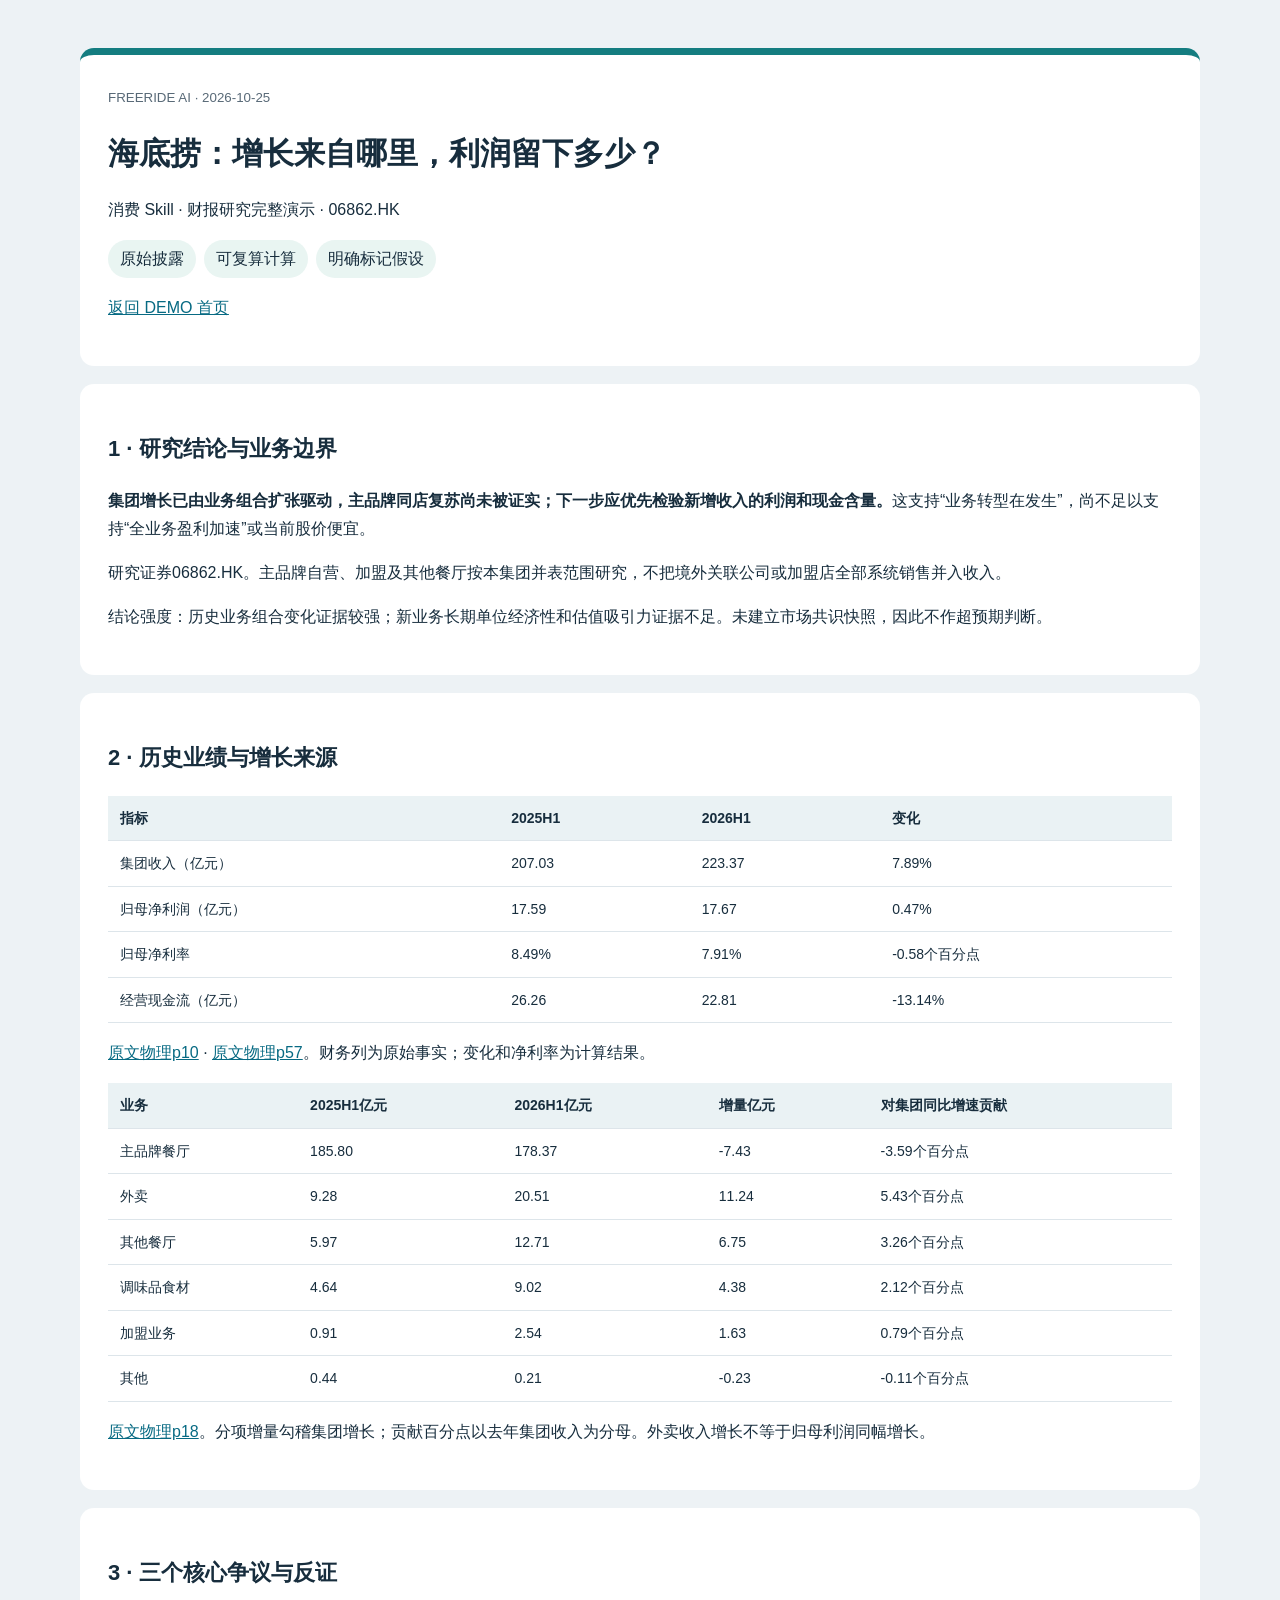
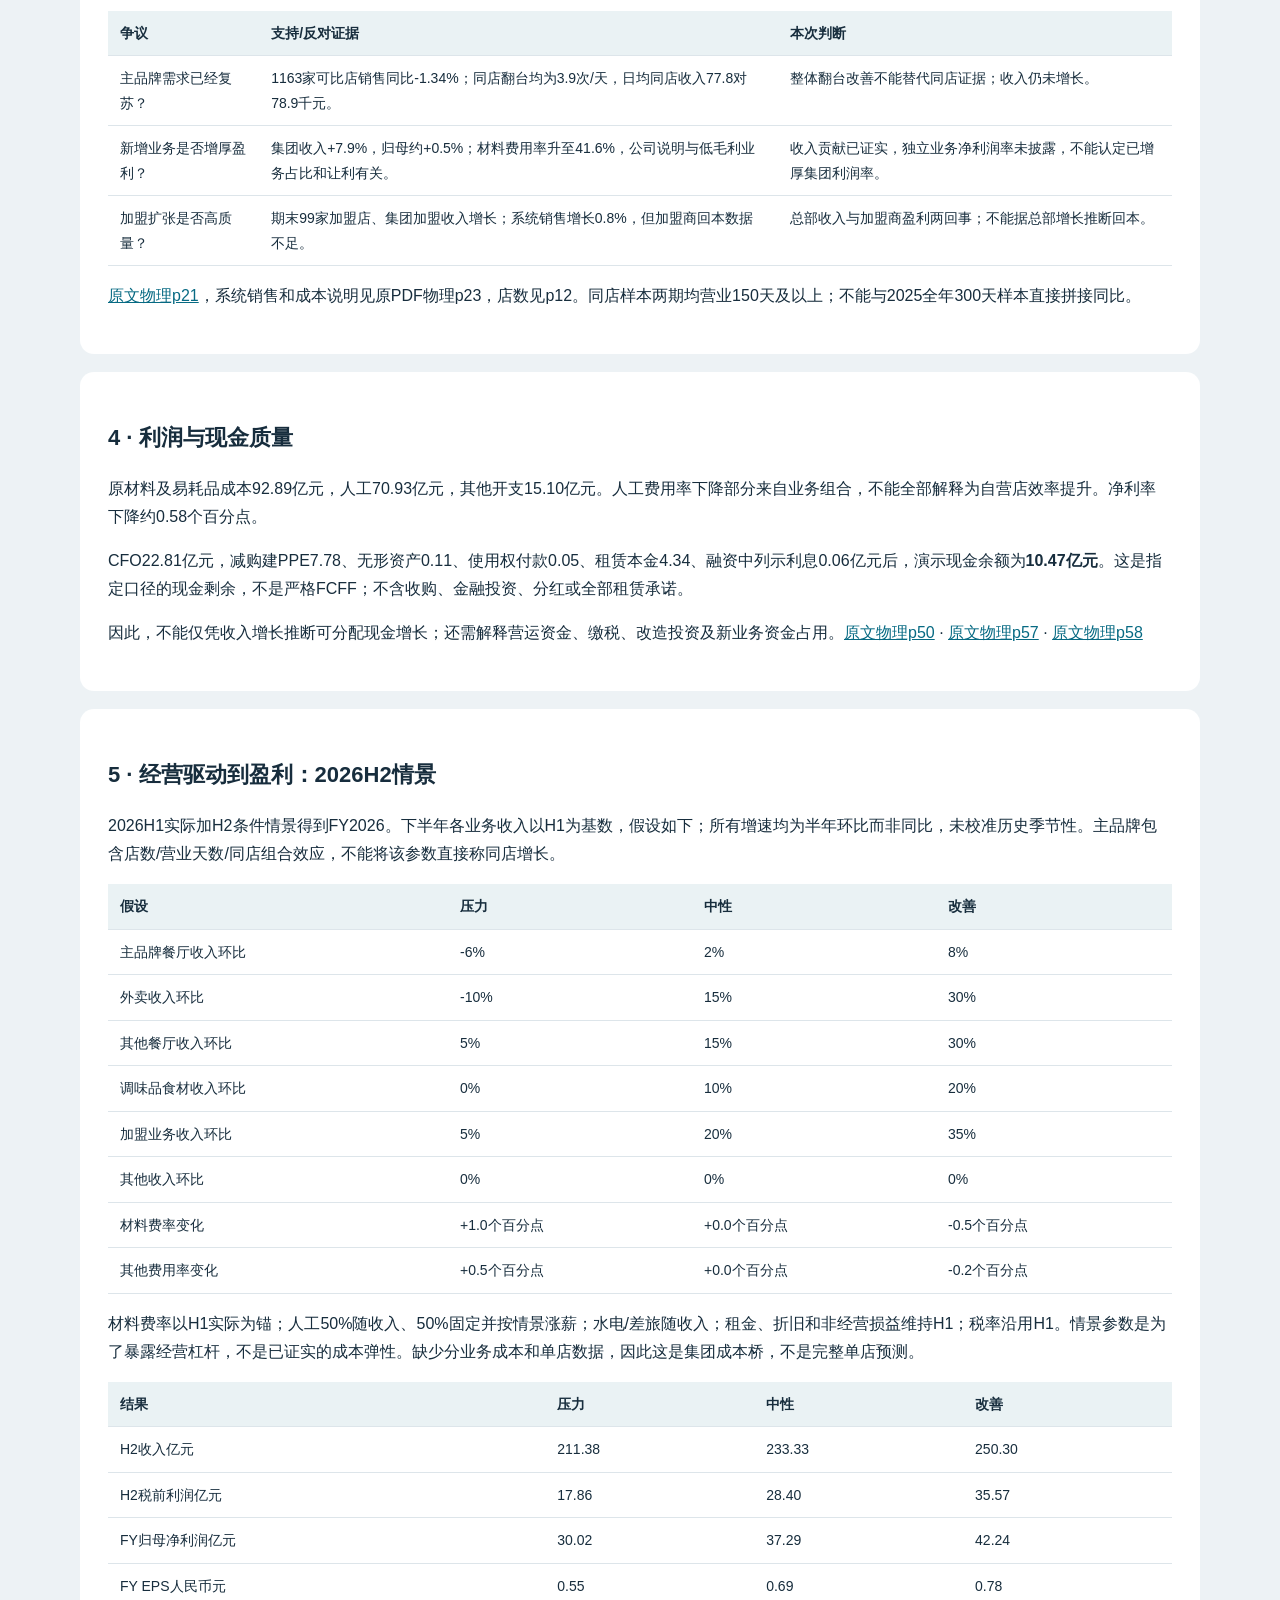
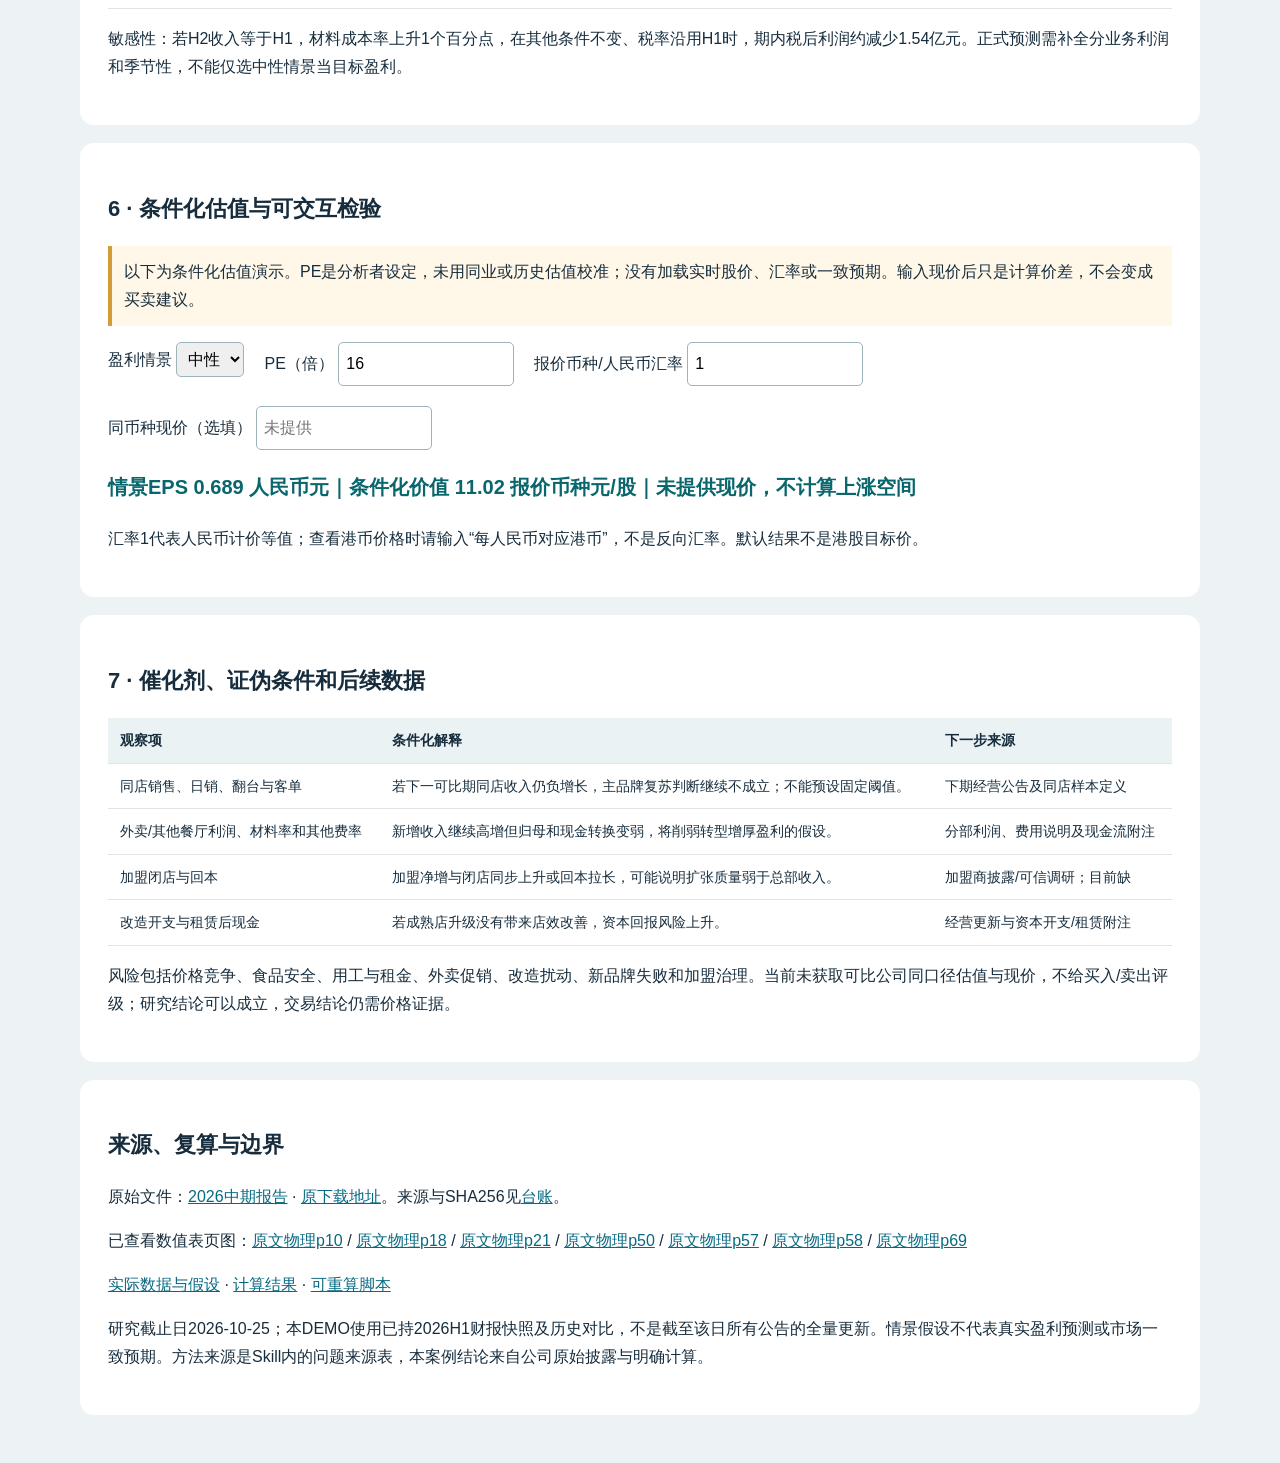
==== consumer.html @ 467af82f "Publish consumer and nonferrous research demos" ====
<!doctype html><html lang="zh-CN"><head><meta charset="utf-8"><meta name="viewport" content="width=device-width,initial-scale=1"><title>海底捞：增长来自哪里，利润留下多少？</title><style>body{margin:0;background:#edf2f5;color:#172d3d;font:16px/1.75 "Microsoft YaHei",sans-serif}main{max-width:1120px;margin:auto;padding:30px 22px}header,section{background:#fff;padding:28px;margin:18px 0;border-radius:14px}header{border-top:7px solid #147d80}h1{font-size:31px;line-height:1.4}h2{font-size:22px}h3{font-size:18px}small,.muted{color:#586977}.tag{background:#e9f5f2;padding:5px 12px;border-radius:20px;display:inline-block;margin-right:8px}.warning{border-left:4px solid #d49c38;padding:12px;background:#fff7e8}a{color:#076a83}table{width:100%;border-collapse:collapse;font-size:14px}td,th{padding:10px 12px;border-bottom:1px solid #dde5ea;text-align:left}th{background:#eaf2f4}td{vertical-align:top}.scroll{overflow:auto}.controls{display:flex;flex-wrap:wrap;gap:20px}input,select{font:inherit;padding:7px;border:1px solid #9eb4bd;border-radius:5px;max-width:160px}#valuation{font-size:20px;font-weight:bold;color:#08666c}.cards{display:flex;gap:15px;flex-wrap:wrap}.card{flex:1;background:#edf6f6;padding:15px;min-width:180px}@media print{body{background:white}section{break-inside:avoid}a{color:black}}</style></head><body><main><header><small>FREERIDE AI · 2026-10-25</small><h1>海底捞：增长来自哪里，利润留下多少？</h1><p>消费 Skill · 财报研究完整演示 · 06862.HK</p><span class="tag">原始披露</span><span class="tag">可复算计算</span><span class="tag">明确标记假设</span><p><a href="index.html">返回 DEMO 首页</a></p></header><section><h2>1 · 研究结论与业务边界</h2><p><b>集团增长已由业务组合扩张驱动，主品牌同店复苏尚未被证实；下一步应优先检验新增收入的利润和现金含量。</b>这支持“业务转型在发生”，尚不足以支持“全业务盈利加速”或当前股价便宜。</p><p>研究证券06862.HK。主品牌自营、加盟及其他餐厅按本集团并表范围研究，不把境外关联公司或加盟店全部系统销售并入收入。</p><p>结论强度：历史业务组合变化证据较强；新业务长期单位经济性和估值吸引力证据不足。未建立市场共识快照，因此不作超预期判断。</p></section><section><h2>2 · 历史业绩与增长来源</h2><div class="scroll"><table><thead><tr><th>指标</th><th>2025H1</th><th>2026H1</th><th>变化</th></tr></thead><tbody><tr><td>集团收入（亿元）</td><td>207.03</td><td>223.37</td><td>7.89%</td></tr><tr><td>归母净利润（亿元）</td><td>17.59</td><td>17.67</td><td>0.47%</td></tr><tr><td>归母净利率</td><td>8.49%</td><td>7.91%</td><td>-0.58个百分点</td></tr><tr><td>经营现金流（亿元）</td><td>26.26</td><td>22.81</td><td>-13.14%</td></tr></tbody></table></div><p><a href="evidence/HK06862_1225576398_p10.png" target="_blank">原文物理p10</a> · <a href="evidence/HK06862_1225576398_p57.png" target="_blank">原文物理p57</a>。财务列为原始事实；变化和净利率为计算结果。</p><div class="scroll"><table><thead><tr><th>业务</th><th>2025H1亿元</th><th>2026H1亿元</th><th>增量亿元</th><th>对集团同比增速贡献</th></tr></thead><tbody><tr><td>主品牌餐厅</td><td>185.80</td><td>178.37</td><td>-7.43</td><td>-3.59个百分点</td></tr><tr><td>外卖</td><td>9.28</td><td>20.51</td><td>11.24</td><td>5.43个百分点</td></tr><tr><td>其他餐厅</td><td>5.97</td><td>12.71</td><td>6.75</td><td>3.26个百分点</td></tr><tr><td>调味品食材</td><td>4.64</td><td>9.02</td><td>4.38</td><td>2.12个百分点</td></tr><tr><td>加盟业务</td><td>0.91</td><td>2.54</td><td>1.63</td><td>0.79个百分点</td></tr><tr><td>其他</td><td>0.44</td><td>0.21</td><td>-0.23</td><td>-0.11个百分点</td></tr></tbody></table></div><p><a href="evidence/HK06862_1225576398_p18.png" target="_blank">原文物理p18</a>。分项增量勾稽集团增长；贡献百分点以去年集团收入为分母。外卖收入增长不等于归母利润同幅增长。</p></section><section><h2>3 · 三个核心争议与反证</h2><div class="scroll"><table><thead><tr><th>争议</th><th>支持/反对证据</th><th>本次判断</th></tr></thead><tbody><tr><td>主品牌需求已经复苏？</td><td>1163家可比店销售同比-1.34%；同店翻台均为3.9次/天，日均同店收入77.8对78.9千元。</td><td>整体翻台改善不能替代同店证据；收入仍未增长。</td></tr><tr><td>新增业务是否增厚盈利？</td><td>集团收入+7.9%，归母约+0.5%；材料费用率升至41.6%，公司说明与低毛利业务占比和让利有关。</td><td>收入贡献已证实，独立业务净利润率未披露，不能认定已增厚集团利润率。</td></tr><tr><td>加盟扩张是否高质量？</td><td>期末99家加盟店、集团加盟收入增长；系统销售增长0.8%，但加盟商回本数据不足。</td><td>总部收入与加盟商盈利两回事；不能据总部增长推断回本。</td></tr></tbody></table></div><p><a href="evidence/HK06862_1225576398_p21.png" target="_blank">原文物理p21</a>，系统销售和成本说明见原PDF物理p23，店数见p12。同店样本两期均营业150天及以上；不能与2025全年300天样本直接拼接同比。</p></section><section><h2>4 · 利润与现金质量</h2><p>原材料及易耗品成本92.89亿元，人工70.93亿元，其他开支15.10亿元。人工费用率下降部分来自业务组合，不能全部解释为自营店效率提升。净利率下降约0.58个百分点。</p><p>CFO22.81亿元，减购建PPE7.78、无形资产0.11、使用权付款0.05、租赁本金4.34、融资中列示利息0.06亿元后，演示现金余额为<b>10.47亿元</b>。这是指定口径的现金剩余，不是严格FCFF；不含收购、金融投资、分红或全部租赁承诺。</p><p>因此，不能仅凭收入增长推断可分配现金增长；还需解释营运资金、缴税、改造投资及新业务资金占用。<a href="evidence/HK06862_1225576398_p50.png" target="_blank">原文物理p50</a> · <a href="evidence/HK06862_1225576398_p57.png" target="_blank">原文物理p57</a> · <a href="evidence/HK06862_1225576398_p58.png" target="_blank">原文物理p58</a></p></section><section><h2>5 · 经营驱动到盈利：2026H2情景</h2><p>2026H1实际加H2条件情景得到FY2026。下半年各业务收入以H1为基数，假设如下；所有增速均为半年环比而非同比，未校准历史季节性。主品牌包含店数/营业天数/同店组合效应，不能将该参数直接称同店增长。</p><div class="scroll"><table><thead><tr><th>假设</th><th>压力</th><th>中性</th><th>改善</th></tr></thead><tbody><tr><td>主品牌餐厅收入环比</td><td>-6%</td><td>2%</td><td>8%</td></tr><tr><td>外卖收入环比</td><td>-10%</td><td>15%</td><td>30%</td></tr><tr><td>其他餐厅收入环比</td><td>5%</td><td>15%</td><td>30%</td></tr><tr><td>调味品食材收入环比</td><td>0%</td><td>10%</td><td>20%</td></tr><tr><td>加盟业务收入环比</td><td>5%</td><td>20%</td><td>35%</td></tr><tr><td>其他收入环比</td><td>0%</td><td>0%</td><td>0%</td></tr><tr><td>材料费率变化</td><td>+1.0个百分点</td><td>+0.0个百分点</td><td>-0.5个百分点</td></tr><tr><td>其他费用率变化</td><td>+0.5个百分点</td><td>+0.0个百分点</td><td>-0.2个百分点</td></tr></tbody></table></div><p>材料费率以H1实际为锚；人工50%随收入、50%固定并按情景涨薪；水电/差旅随收入；租金、折旧和非经营损益维持H1；税率沿用H1。情景参数是为了暴露经营杠杆，不是已证实的成本弹性。缺少分业务成本和单店数据，因此这是集团成本桥，不是完整单店预测。</p><div class="scroll"><table><thead><tr><th>结果</th><th>压力</th><th>中性</th><th>改善</th></tr></thead><tbody><tr><td>H2收入亿元</td><td>211.38</td><td>233.33</td><td>250.30</td></tr><tr><td>H2税前利润亿元</td><td>17.86</td><td>28.40</td><td>35.57</td></tr><tr><td>FY归母净利润亿元</td><td>30.02</td><td>37.29</td><td>42.24</td></tr><tr><td>FY EPS人民币元</td><td>0.55</td><td>0.69</td><td>0.78</td></tr></tbody></table></div><p>敏感性：若H2收入等于H1，材料成本率上升1个百分点，在其他条件不变、税率沿用H1时，期内税后利润约减少1.54亿元。正式预测需补全分业务利润和季节性，不能仅选中性情景当目标盈利。</p></section><section><h2>6 · 条件化估值与可交互检验</h2><p class="warning">以下为条件化估值演示。PE是分析者设定，未用同业或历史估值校准；没有加载实时股价、汇率或一致预期。输入现价后只是计算价差，不会变成买卖建议。</p><div class="controls"><label>盈利情景 <select id="case"><option value="0">压力</option><option value="1" selected>中性</option><option value="2">改善</option></select></label><label>PE（倍） <input id="pe" type="number" value="16" min="0.1" step="1"></label><label>报价币种/人民币汇率 <input id="fx" type="number" value="1" min="0.001" step="0.01"></label><label>同币种现价（选填） <input id="market" type="number" min="0.001" placeholder="未提供"></label></div><p id="valuation"></p><p>汇率1代表人民币计价等值；查看港币价格时请输入“每人民币对应港币”，不是反向汇率。默认结果不是港股目标价。</p><script>const cases=[{"name": "\u538b\u529b", "eps": 0.5543040493715196, "pe": 12}, {"name": "\u4e2d\u6027", "eps": 0.688551621918135, "pe": 16}, {"name": "\u6539\u5584", "eps": 0.7799317937490411, "pe": 20}];function calc(){const c=cases[Number(document.getElementById('case').value)],pe=Number(document.getElementById('pe').value),fx=Number(document.getElementById('fx').value),raw=document.getElementById('market').value,m=Number(raw);const out=document.getElementById('valuation');if(!(pe>0&&fx>0)||!Number.isFinite(pe*fx)|| (raw!==''&&!(m>0))){out.textContent='请输入有效的正数PE、汇率及现价。';return}const v=c.eps*pe*fx;out.textContent='情景EPS '+c.eps.toFixed(3)+' 人民币元｜条件化价值 '+v.toFixed(2)+' 报价币种元/股'+(raw!==''?'｜相对输入现价 '+((v/m-1)*100).toFixed(1)+'%':'｜未提供现价，不计算上涨空间');}document.getElementById('case').addEventListener('change',()=>{document.getElementById('pe').value=cases[Number(document.getElementById('case').value)].pe;calc()});for(const id of ['pe','fx','market'])document.getElementById(id).addEventListener('input',calc);calc();</script></section><section><h2>7 · 催化剂、证伪条件和后续数据</h2><div class="scroll"><table><thead><tr><th>观察项</th><th>条件化解释</th><th>下一步来源</th></tr></thead><tbody><tr><td>同店销售、日销、翻台与客单</td><td>若下一可比期同店收入仍负增长，主品牌复苏判断继续不成立；不能预设固定阈值。</td><td>下期经营公告及同店样本定义</td></tr><tr><td>外卖/其他餐厅利润、材料率和其他费率</td><td>新增收入继续高增但归母和现金转换变弱，将削弱转型增厚盈利的假设。</td><td>分部利润、费用说明及现金流附注</td></tr><tr><td>加盟闭店与回本</td><td>加盟净增与闭店同步上升或回本拉长，可能说明扩张质量弱于总部收入。</td><td>加盟商披露/可信调研；目前缺</td></tr><tr><td>改造开支与租赁后现金</td><td>若成熟店升级没有带来店效改善，资本回报风险上升。</td><td>经营更新与资本开支/租赁附注</td></tr></tbody></table></div><p>风险包括价格竞争、食品安全、用工与租金、外卖促销、改造扰动、新品牌失败和加盟治理。当前未获取可比公司同口径估值与现价，不给买入/卖出评级；研究结论可以成立，交易结论仍需价格证据。</p></section><section><h2>来源、复算与边界</h2><p>原始文件：<a href="sources/HK06862_1225576398.pdf">2026中期报告</a> · <a href="https://static.cninfo.com.cn/finalpage/2026-09-22/1225576398.PDF">原下载地址</a>。来源与SHA256见<a href="sources/source_manifest.json">台账</a>。</p><p>已查看数值表页图：<a href="evidence/HK06862_1225576398_p10.png" target="_blank">原文物理p10</a> / <a href="evidence/HK06862_1225576398_p18.png" target="_blank">原文物理p18</a> / <a href="evidence/HK06862_1225576398_p21.png" target="_blank">原文物理p21</a> / <a href="evidence/HK06862_1225576398_p50.png" target="_blank">原文物理p50</a> / <a href="evidence/HK06862_1225576398_p57.png" target="_blank">原文物理p57</a> / <a href="evidence/HK06862_1225576398_p58.png" target="_blank">原文物理p58</a> / <a href="evidence/HK06862_1225576398_p69.png" target="_blank">原文物理p69</a></p><p><a href="consumer_inputs.json">实际数据与假设</a> · <a href="consumer_results.json">计算结果</a> · <a href="run_demo.py">可重算脚本</a></p><p>研究截止日2026-10-25；本DEMO使用已持2026H1财报快照及历史对比，不是截至该日所有公告的全量更新。情景假设不代表真实盈利预测或市场一致预期。方法来源是Skill内的问题来源表，本案例结论来自公司原始披露与明确计算。</p></section></main></body></html>
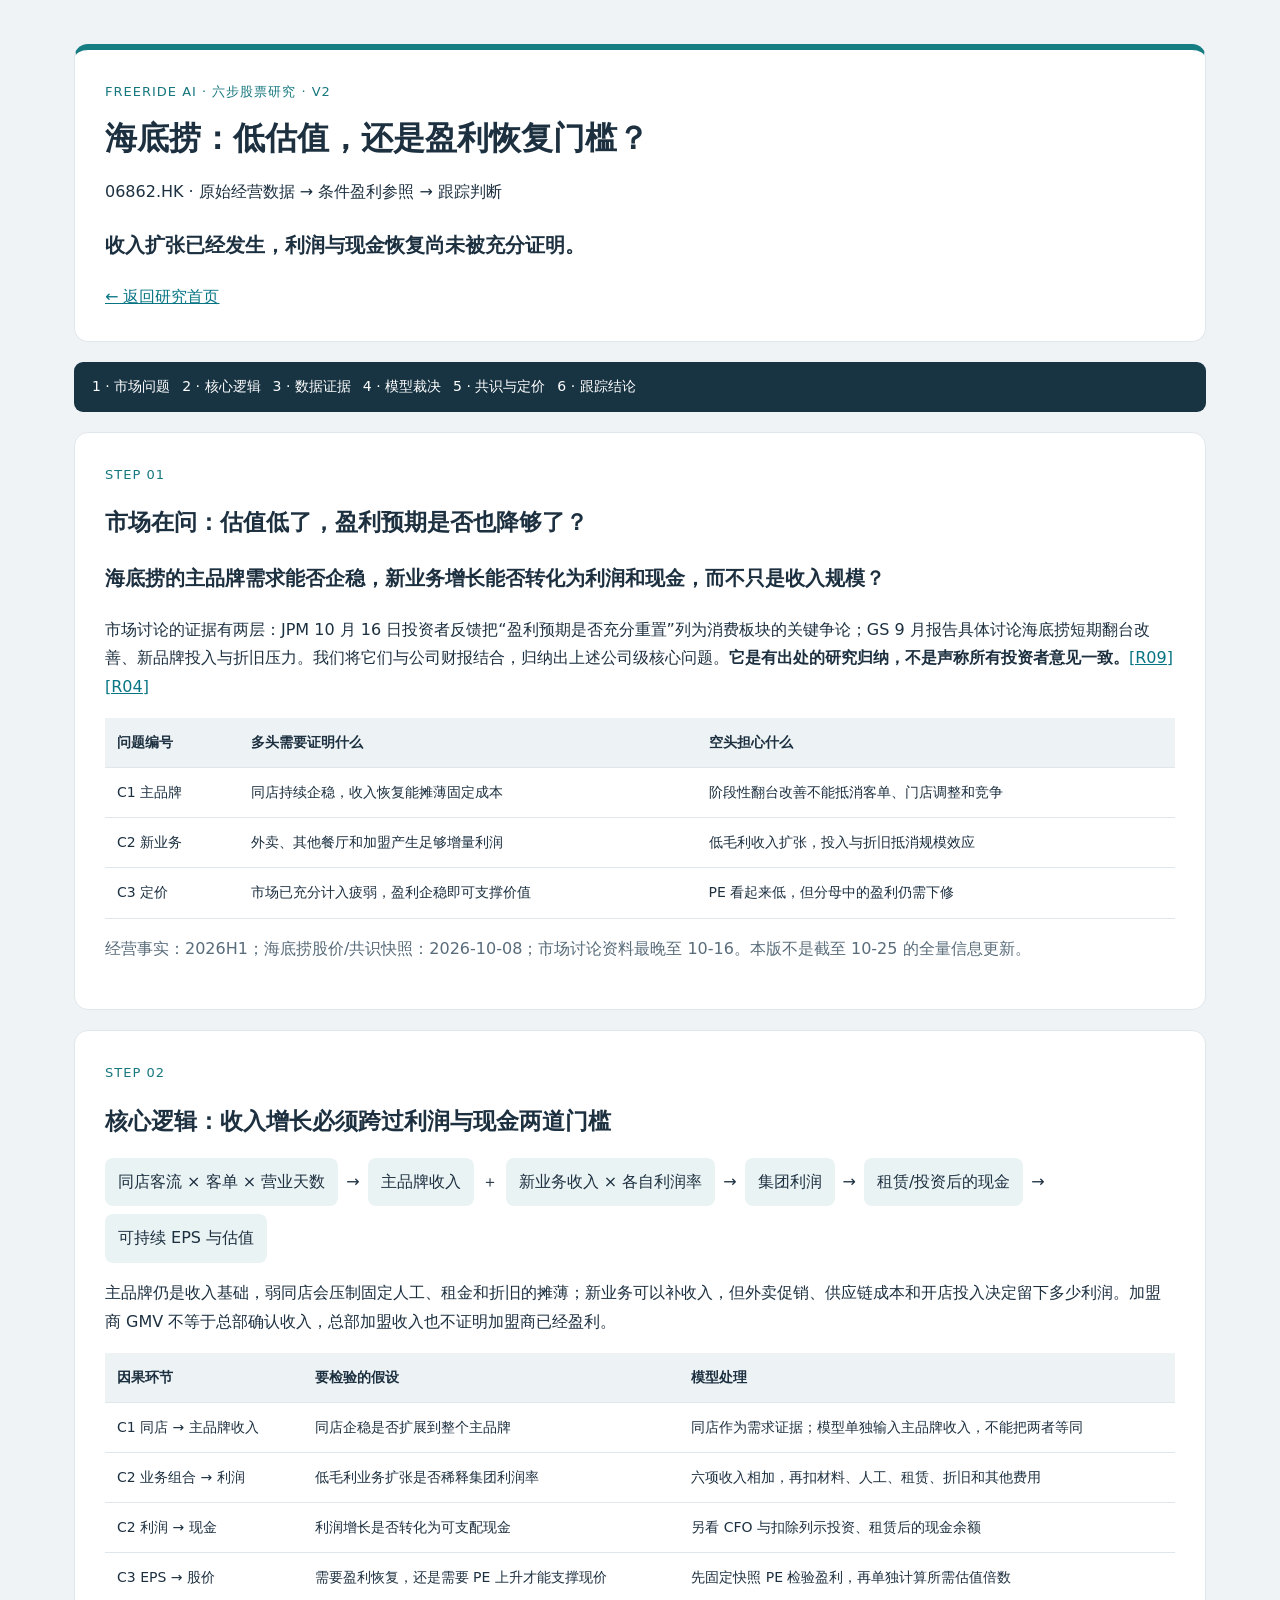
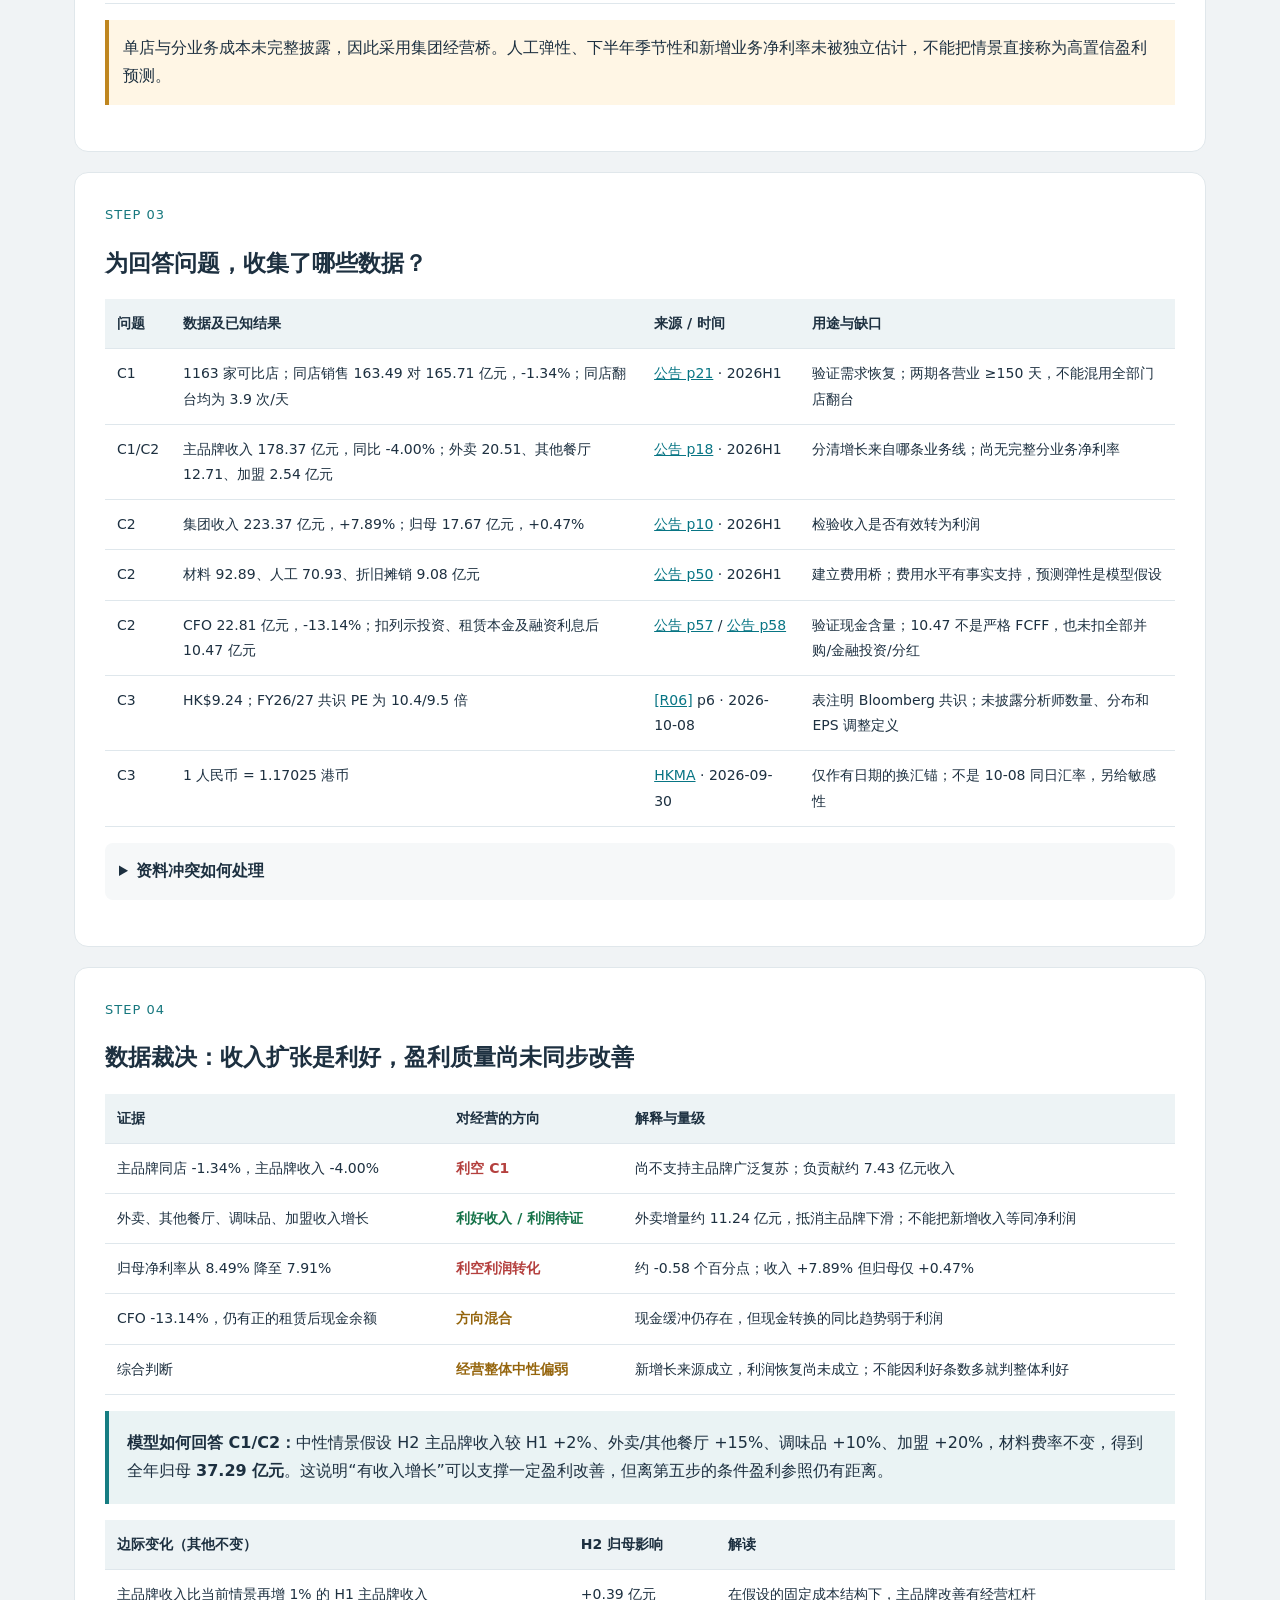
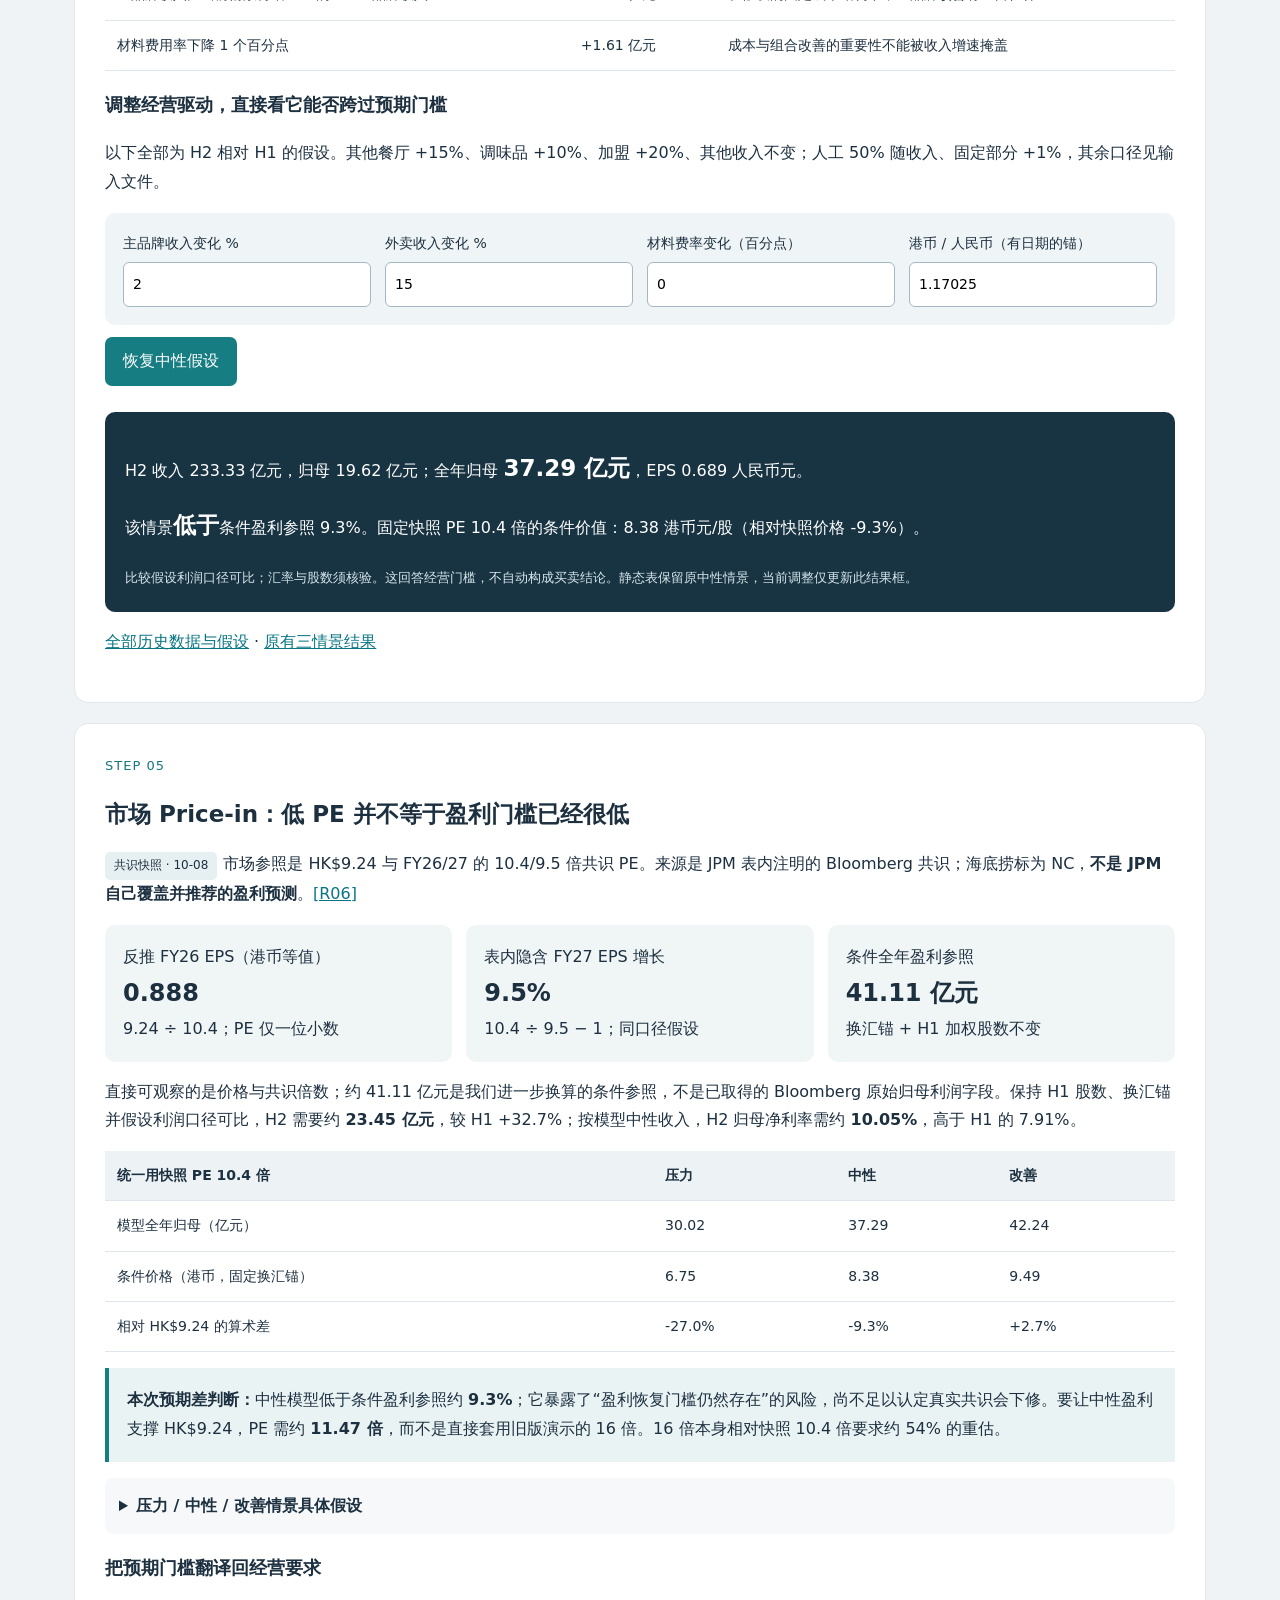
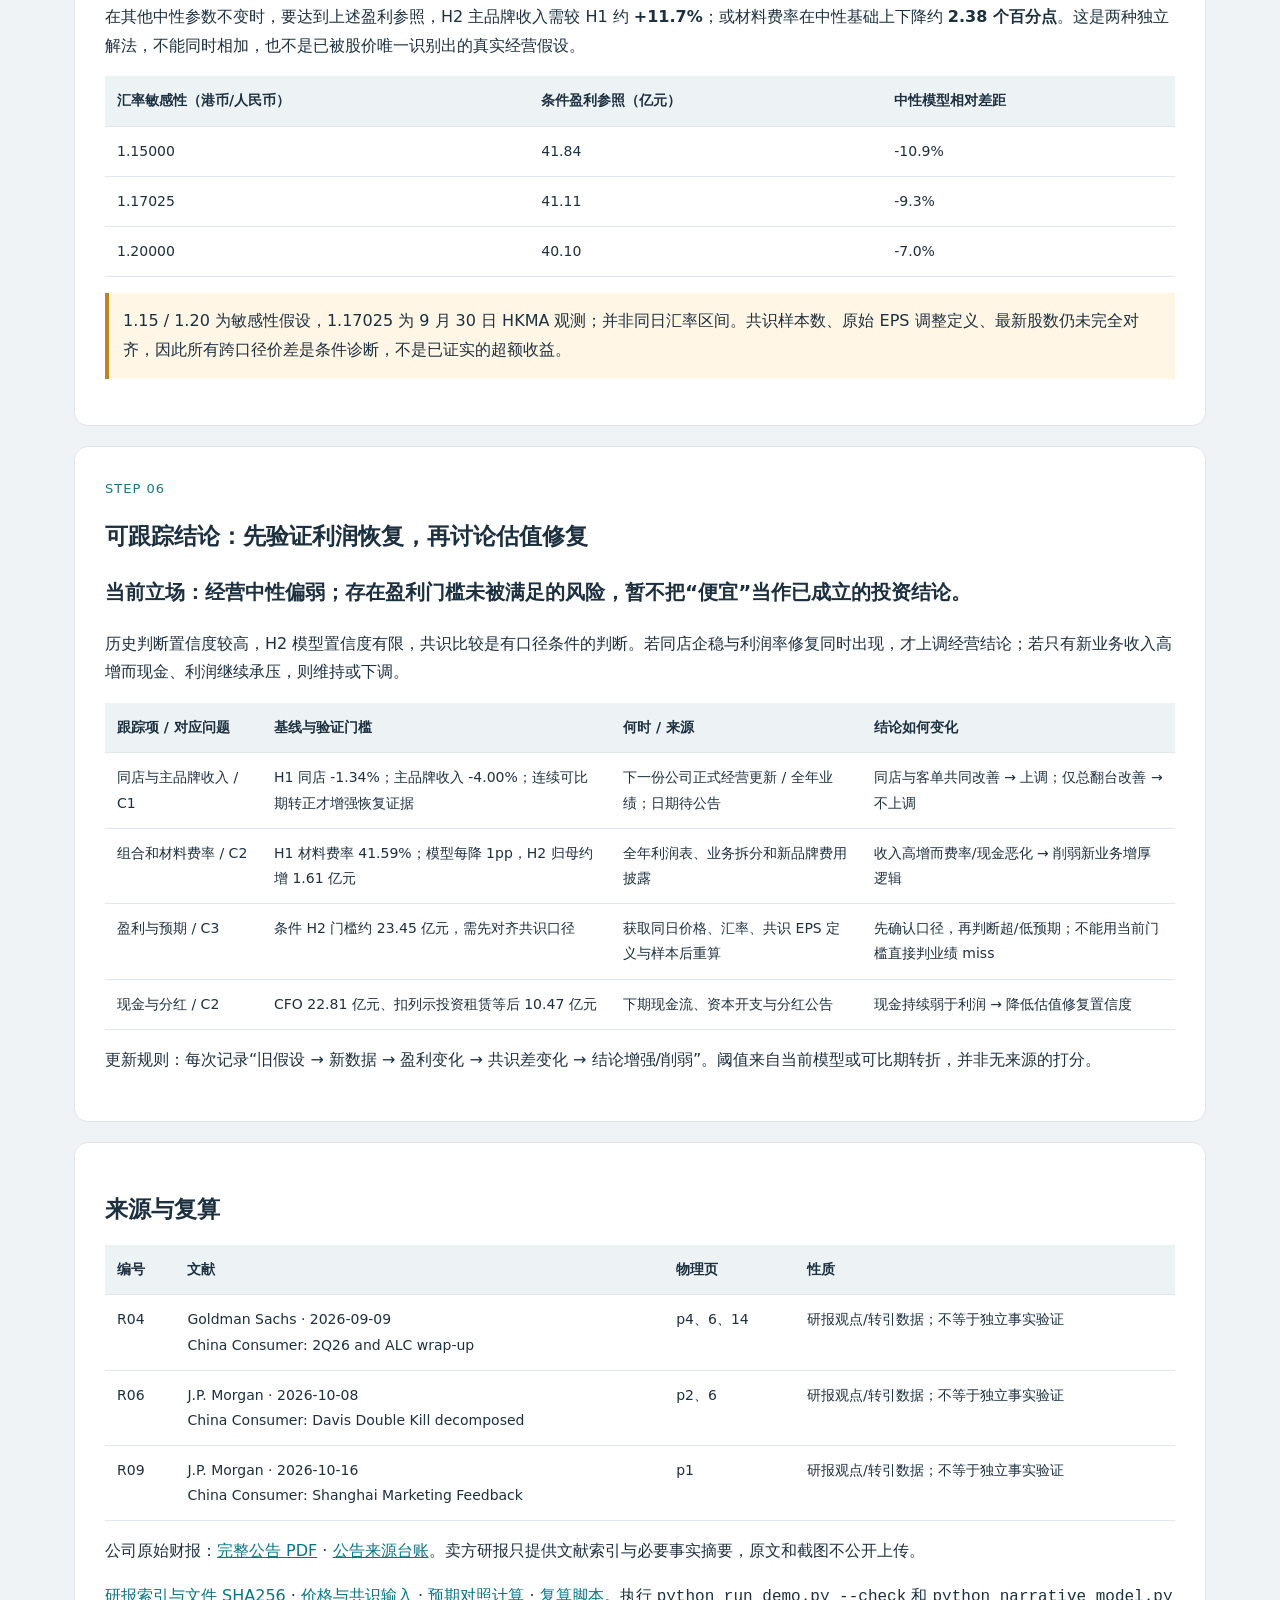
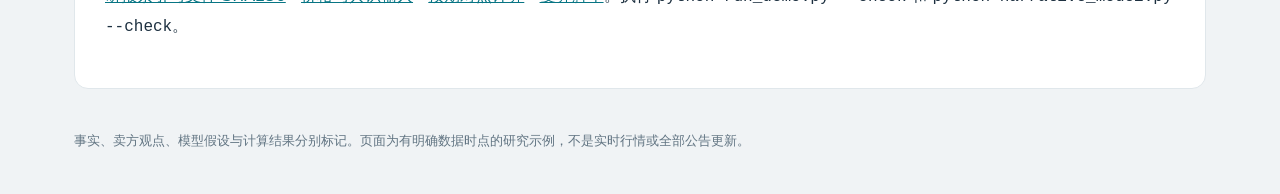
==== commit ae84f1a6: "Rebuild demos around six-step market-question research narrative" ====
--- a/consumer.html
+++ b/consumer.html
@@ -1 +1,19 @@
-<!doctype html><html lang="zh-CN"><head><meta charset="utf-8"><meta name="viewport" content="width=device-width,initial-scale=1"><title>海底捞：增长来自哪里，利润留下多少？</title><style>body{margin:0;background:#edf2f5;color:#172d3d;font:16px/1.75 "Microsoft YaHei",sans-serif}main{max-width:1120px;margin:auto;padding:30px 22px}header,section{background:#fff;padding:28px;margin:18px 0;border-radius:14px}header{border-top:7px solid #147d80}h1{font-size:31px;line-height:1.4}h2{font-size:22px}h3{font-size:18px}small,.muted{color:#586977}.tag{background:#e9f5f2;padding:5px 12px;border-radius:20px;display:inline-block;margin-right:8px}.warning{border-left:4px solid #d49c38;padding:12px;background:#fff7e8}a{color:#076a83}table{width:100%;border-collapse:collapse;font-size:14px}td,th{padding:10px 12px;border-bottom:1px solid #dde5ea;text-align:left}th{background:#eaf2f4}td{vertical-align:top}.scroll{overflow:auto}.controls{display:flex;flex-wrap:wrap;gap:20px}input,select{font:inherit;padding:7px;border:1px solid #9eb4bd;border-radius:5px;max-width:160px}#valuation{font-size:20px;font-weight:bold;color:#08666c}.cards{display:flex;gap:15px;flex-wrap:wrap}.card{flex:1;background:#edf6f6;padding:15px;min-width:180px}@media print{body{background:white}section{break-inside:avoid}a{color:black}}</style></head><body><main><header><small>FREERIDE AI · 2026-10-25</small><h1>海底捞：增长来自哪里，利润留下多少？</h1><p>消费 Skill · 财报研究完整演示 · 06862.HK</p><span class="tag">原始披露</span><span class="tag">可复算计算</span><span class="tag">明确标记假设</span><p><a href="index.html">返回 DEMO 首页</a></p></header><section><h2>1 · 研究结论与业务边界</h2><p><b>集团增长已由业务组合扩张驱动，主品牌同店复苏尚未被证实；下一步应优先检验新增收入的利润和现金含量。</b>这支持“业务转型在发生”，尚不足以支持“全业务盈利加速”或当前股价便宜。</p><p>研究证券06862.HK。主品牌自营、加盟及其他餐厅按本集团并表范围研究，不把境外关联公司或加盟店全部系统销售并入收入。</p><p>结论强度：历史业务组合变化证据较强；新业务长期单位经济性和估值吸引力证据不足。未建立市场共识快照，因此不作超预期判断。</p></section><section><h2>2 · 历史业绩与增长来源</h2><div class="scroll"><table><thead><tr><th>指标</th><th>2025H1</th><th>2026H1</th><th>变化</th></tr></thead><tbody><tr><td>集团收入（亿元）</td><td>207.03</td><td>223.37</td><td>7.89%</td></tr><tr><td>归母净利润（亿元）</td><td>17.59</td><td>17.67</td><td>0.47%</td></tr><tr><td>归母净利率</td><td>8.49%</td><td>7.91%</td><td>-0.58个百分点</td></tr><tr><td>经营现金流（亿元）</td><td>26.26</td><td>22.81</td><td>-13.14%</td></tr></tbody></table></div><p><a href="evidence/HK06862_1225576398_p10.png" target="_blank">原文物理p10</a> · <a href="evidence/HK06862_1225576398_p57.png" target="_blank">原文物理p57</a>。财务列为原始事实；变化和净利率为计算结果。</p><div class="scroll"><table><thead><tr><th>业务</th><th>2025H1亿元</th><th>2026H1亿元</th><th>增量亿元</th><th>对集团同比增速贡献</th></tr></thead><tbody><tr><td>主品牌餐厅</td><td>185.80</td><td>178.37</td><td>-7.43</td><td>-3.59个百分点</td></tr><tr><td>外卖</td><td>9.28</td><td>20.51</td><td>11.24</td><td>5.43个百分点</td></tr><tr><td>其他餐厅</td><td>5.97</td><td>12.71</td><td>6.75</td><td>3.26个百分点</td></tr><tr><td>调味品食材</td><td>4.64</td><td>9.02</td><td>4.38</td><td>2.12个百分点</td></tr><tr><td>加盟业务</td><td>0.91</td><td>2.54</td><td>1.63</td><td>0.79个百分点</td></tr><tr><td>其他</td><td>0.44</td><td>0.21</td><td>-0.23</td><td>-0.11个百分点</td></tr></tbody></table></div><p><a href="evidence/HK06862_1225576398_p18.png" target="_blank">原文物理p18</a>。分项增量勾稽集团增长；贡献百分点以去年集团收入为分母。外卖收入增长不等于归母利润同幅增长。</p></section><section><h2>3 · 三个核心争议与反证</h2><div class="scroll"><table><thead><tr><th>争议</th><th>支持/反对证据</th><th>本次判断</th></tr></thead><tbody><tr><td>主品牌需求已经复苏？</td><td>1163家可比店销售同比-1.34%；同店翻台均为3.9次/天，日均同店收入77.8对78.9千元。</td><td>整体翻台改善不能替代同店证据；收入仍未增长。</td></tr><tr><td>新增业务是否增厚盈利？</td><td>集团收入+7.9%，归母约+0.5%；材料费用率升至41.6%，公司说明与低毛利业务占比和让利有关。</td><td>收入贡献已证实，独立业务净利润率未披露，不能认定已增厚集团利润率。</td></tr><tr><td>加盟扩张是否高质量？</td><td>期末99家加盟店、集团加盟收入增长；系统销售增长0.8%，但加盟商回本数据不足。</td><td>总部收入与加盟商盈利两回事；不能据总部增长推断回本。</td></tr></tbody></table></div><p><a href="evidence/HK06862_1225576398_p21.png" target="_blank">原文物理p21</a>，系统销售和成本说明见原PDF物理p23，店数见p12。同店样本两期均营业150天及以上；不能与2025全年300天样本直接拼接同比。</p></section><section><h2>4 · 利润与现金质量</h2><p>原材料及易耗品成本92.89亿元，人工70.93亿元，其他开支15.10亿元。人工费用率下降部分来自业务组合，不能全部解释为自营店效率提升。净利率下降约0.58个百分点。</p><p>CFO22.81亿元，减购建PPE7.78、无形资产0.11、使用权付款0.05、租赁本金4.34、融资中列示利息0.06亿元后，演示现金余额为<b>10.47亿元</b>。这是指定口径的现金剩余，不是严格FCFF；不含收购、金融投资、分红或全部租赁承诺。</p><p>因此，不能仅凭收入增长推断可分配现金增长；还需解释营运资金、缴税、改造投资及新业务资金占用。<a href="evidence/HK06862_1225576398_p50.png" target="_blank">原文物理p50</a> · <a href="evidence/HK06862_1225576398_p57.png" target="_blank">原文物理p57</a> · <a href="evidence/HK06862_1225576398_p58.png" target="_blank">原文物理p58</a></p></section><section><h2>5 · 经营驱动到盈利：2026H2情景</h2><p>2026H1实际加H2条件情景得到FY2026。下半年各业务收入以H1为基数，假设如下；所有增速均为半年环比而非同比，未校准历史季节性。主品牌包含店数/营业天数/同店组合效应，不能将该参数直接称同店增长。</p><div class="scroll"><table><thead><tr><th>假设</th><th>压力</th><th>中性</th><th>改善</th></tr></thead><tbody><tr><td>主品牌餐厅收入环比</td><td>-6%</td><td>2%</td><td>8%</td></tr><tr><td>外卖收入环比</td><td>-10%</td><td>15%</td><td>30%</td></tr><tr><td>其他餐厅收入环比</td><td>5%</td><td>15%</td><td>30%</td></tr><tr><td>调味品食材收入环比</td><td>0%</td><td>10%</td><td>20%</td></tr><tr><td>加盟业务收入环比</td><td>5%</td><td>20%</td><td>35%</td></tr><tr><td>其他收入环比</td><td>0%</td><td>0%</td><td>0%</td></tr><tr><td>材料费率变化</td><td>+1.0个百分点</td><td>+0.0个百分点</td><td>-0.5个百分点</td></tr><tr><td>其他费用率变化</td><td>+0.5个百分点</td><td>+0.0个百分点</td><td>-0.2个百分点</td></tr></tbody></table></div><p>材料费率以H1实际为锚；人工50%随收入、50%固定并按情景涨薪；水电/差旅随收入；租金、折旧和非经营损益维持H1；税率沿用H1。情景参数是为了暴露经营杠杆，不是已证实的成本弹性。缺少分业务成本和单店数据，因此这是集团成本桥，不是完整单店预测。</p><div class="scroll"><table><thead><tr><th>结果</th><th>压力</th><th>中性</th><th>改善</th></tr></thead><tbody><tr><td>H2收入亿元</td><td>211.38</td><td>233.33</td><td>250.30</td></tr><tr><td>H2税前利润亿元</td><td>17.86</td><td>28.40</td><td>35.57</td></tr><tr><td>FY归母净利润亿元</td><td>30.02</td><td>37.29</td><td>42.24</td></tr><tr><td>FY EPS人民币元</td><td>0.55</td><td>0.69</td><td>0.78</td></tr></tbody></table></div><p>敏感性：若H2收入等于H1，材料成本率上升1个百分点，在其他条件不变、税率沿用H1时，期内税后利润约减少1.54亿元。正式预测需补全分业务利润和季节性，不能仅选中性情景当目标盈利。</p></section><section><h2>6 · 条件化估值与可交互检验</h2><p class="warning">以下为条件化估值演示。PE是分析者设定，未用同业或历史估值校准；没有加载实时股价、汇率或一致预期。输入现价后只是计算价差，不会变成买卖建议。</p><div class="controls"><label>盈利情景 <select id="case"><option value="0">压力</option><option value="1" selected>中性</option><option value="2">改善</option></select></label><label>PE（倍） <input id="pe" type="number" value="16" min="0.1" step="1"></label><label>报价币种/人民币汇率 <input id="fx" type="number" value="1" min="0.001" step="0.01"></label><label>同币种现价（选填） <input id="market" type="number" min="0.001" placeholder="未提供"></label></div><p id="valuation"></p><p>汇率1代表人民币计价等值；查看港币价格时请输入“每人民币对应港币”，不是反向汇率。默认结果不是港股目标价。</p><script>const cases=[{"name": "\u538b\u529b", "eps": 0.5543040493715196, "pe": 12}, {"name": "\u4e2d\u6027", "eps": 0.688551621918135, "pe": 16}, {"name": "\u6539\u5584", "eps": 0.7799317937490411, "pe": 20}];function calc(){const c=cases[Number(document.getElementById('case').value)],pe=Number(document.getElementById('pe').value),fx=Number(document.getElementById('fx').value),raw=document.getElementById('market').value,m=Number(raw);const out=document.getElementById('valuation');if(!(pe>0&&fx>0)||!Number.isFinite(pe*fx)|| (raw!==''&&!(m>0))){out.textContent='请输入有效的正数PE、汇率及现价。';return}const v=c.eps*pe*fx;out.textContent='情景EPS '+c.eps.toFixed(3)+' 人民币元｜条件化价值 '+v.toFixed(2)+' 报价币种元/股'+(raw!==''?'｜相对输入现价 '+((v/m-1)*100).toFixed(1)+'%':'｜未提供现价，不计算上涨空间');}document.getElementById('case').addEventListener('change',()=>{document.getElementById('pe').value=cases[Number(document.getElementById('case').value)].pe;calc()});for(const id of ['pe','fx','market'])document.getElementById(id).addEventListener('input',calc);calc();</script></section><section><h2>7 · 催化剂、证伪条件和后续数据</h2><div class="scroll"><table><thead><tr><th>观察项</th><th>条件化解释</th><th>下一步来源</th></tr></thead><tbody><tr><td>同店销售、日销、翻台与客单</td><td>若下一可比期同店收入仍负增长，主品牌复苏判断继续不成立；不能预设固定阈值。</td><td>下期经营公告及同店样本定义</td></tr><tr><td>外卖/其他餐厅利润、材料率和其他费率</td><td>新增收入继续高增但归母和现金转换变弱，将削弱转型增厚盈利的假设。</td><td>分部利润、费用说明及现金流附注</td></tr><tr><td>加盟闭店与回本</td><td>加盟净增与闭店同步上升或回本拉长，可能说明扩张质量弱于总部收入。</td><td>加盟商披露/可信调研；目前缺</td></tr><tr><td>改造开支与租赁后现金</td><td>若成熟店升级没有带来店效改善，资本回报风险上升。</td><td>经营更新与资本开支/租赁附注</td></tr></tbody></table></div><p>风险包括价格竞争、食品安全、用工与租金、外卖促销、改造扰动、新品牌失败和加盟治理。当前未获取可比公司同口径估值与现价，不给买入/卖出评级；研究结论可以成立，交易结论仍需价格证据。</p></section><section><h2>来源、复算与边界</h2><p>原始文件：<a href="sources/HK06862_1225576398.pdf">2026中期报告</a> · <a href="https://static.cninfo.com.cn/finalpage/2026-09-22/1225576398.PDF">原下载地址</a>。来源与SHA256见<a href="sources/source_manifest.json">台账</a>。</p><p>已查看数值表页图：<a href="evidence/HK06862_1225576398_p10.png" target="_blank">原文物理p10</a> / <a href="evidence/HK06862_1225576398_p18.png" target="_blank">原文物理p18</a> / <a href="evidence/HK06862_1225576398_p21.png" target="_blank">原文物理p21</a> / <a href="evidence/HK06862_1225576398_p50.png" target="_blank">原文物理p50</a> / <a href="evidence/HK06862_1225576398_p57.png" target="_blank">原文物理p57</a> / <a href="evidence/HK06862_1225576398_p58.png" target="_blank">原文物理p58</a> / <a href="evidence/HK06862_1225576398_p69.png" target="_blank">原文物理p69</a></p><p><a href="consumer_inputs.json">实际数据与假设</a> · <a href="consumer_results.json">计算结果</a> · <a href="run_demo.py">可重算脚本</a></p><p>研究截止日2026-10-25；本DEMO使用已持2026H1财报快照及历史对比，不是截至该日所有公告的全量更新。情景假设不代表真实盈利预测或市场一致预期。方法来源是Skill内的问题来源表，本案例结论来自公司原始披露与明确计算。</p></section></main></body></html>+<!doctype html><html lang="zh-CN"><head><meta charset="utf-8"><meta name="viewport" content="width=device-width,initial-scale=1"><title>海底捞：低估值，还是盈利恢复门槛？</title><link rel="stylesheet" href="research.css"></head><body><main><header><div class="eyebrow">FREERIDE AI · 六步股票研究 · V2</div><h1>海底捞：低估值，还是盈利恢复门槛？</h1><p>06862.HK · 原始经营数据 → 条件盈利参照 → 跟踪判断</p><p class="lead">收入扩张已经发生，利润与现金恢复尚未被充分证明。</p><a href="index.html">← 返回研究首页</a></header><nav><a href="#s1">1 · 市场问题</a><a href="#s2">2 · 核心逻辑</a><a href="#s3">3 · 数据证据</a><a href="#s4">4 · 模型裁决</a><a href="#s5">5 · 共识与定价</a><a href="#s6">6 · 跟踪结论</a></nav><section id="s1"><div class="eyebrow">STEP 01</div><h2>市场在问：估值低了，盈利预期是否也降够了？</h2><p class="lead">海底捞的主品牌需求能否企稳，新业务增长能否转化为利润和现金，而不只是收入规模？</p>
+<p>市场讨论的证据有两层：JPM 10 月 16 日投资者反馈把“盈利预期是否充分重置”列为消费板块的关键争论；GS 9 月报告具体讨论海底捞短期翻台改善、新品牌投入与折旧压力。我们将它们与公司财报结合，归纳出上述公司级核心问题。<b>它是有出处的研究归纳，不是声称所有投资者意见一致。</b><a href="#ref-R09">[R09]</a><a href="#ref-R04">[R04]</a></p>
+<div class="scroll"><table><thead><tr><th>问题编号</th><th>多头需要证明什么</th><th>空头担心什么</th></tr></thead><tbody><tr><td>C1 主品牌</td><td>同店持续企稳，收入恢复能摊薄固定成本</td><td>阶段性翻台改善不能抵消客单、门店调整和竞争</td></tr><tr><td>C2 新业务</td><td>外卖、其他餐厅和加盟产生足够增量利润</td><td>低毛利收入扩张，投入与折旧抵消规模效应</td></tr><tr><td>C3 定价</td><td>市场已充分计入疲弱，盈利企稳即可支撑价值</td><td>PE 看起来低，但分母中的盈利仍需下修</td></tr></tbody></table></div>
+<p class="muted">经营事实：2026H1；海底捞股价/共识快照：2026-10-08；市场讨论资料最晚至 10-16。本版不是截至 10-25 的全量信息更新。</p></section><section id="s2"><div class="eyebrow">STEP 02</div><h2>核心逻辑：收入增长必须跨过利润与现金两道门槛</h2><div class="flow"><span>同店客流 × 客单 × 营业天数</span>→<span>主品牌收入</span>＋<span>新业务收入 × 各自利润率</span>→<span>集团利润</span>→<span>租赁/投资后的现金</span>→<span>可持续 EPS 与估值</span></div>
+<p>主品牌仍是收入基础，弱同店会压制固定人工、租金和折旧的摊薄；新业务可以补收入，但外卖促销、供应链成本和开店投入决定留下多少利润。加盟商 GMV 不等于总部确认收入，总部加盟收入也不证明加盟商已经盈利。</p>
+<div class="scroll"><table><thead><tr><th>因果环节</th><th>要检验的假设</th><th>模型处理</th></tr></thead><tbody><tr><td>C1 同店 → 主品牌收入</td><td>同店企稳是否扩展到整个主品牌</td><td>同店作为需求证据；模型单独输入主品牌收入，不能把两者等同</td></tr><tr><td>C2 业务组合 → 利润</td><td>低毛利业务扩张是否稀释集团利润率</td><td>六项收入相加，再扣材料、人工、租赁、折旧和其他费用</td></tr><tr><td>C2 利润 → 现金</td><td>利润增长是否转化为可支配现金</td><td>另看 CFO 与扣除列示投资、租赁后的现金余额</td></tr><tr><td>C3 EPS → 股价</td><td>需要盈利恢复，还是需要 PE 上升才能支撑现价</td><td>先固定快照 PE 检验盈利，再单独计算所需估值倍数</td></tr></tbody></table></div>
+<p class="note">单店与分业务成本未完整披露，因此采用集团经营桥。人工弹性、下半年季节性和新增业务净利率未被独立估计，不能把情景直接称为高置信盈利预测。</p></section><section id="s3"><div class="eyebrow">STEP 03</div><h2>为回答问题，收集了哪些数据？</h2><div class="scroll"><table><thead><tr><th>问题</th><th>数据及已知结果</th><th>来源 / 时间</th><th>用途与缺口</th></tr></thead><tbody><tr><td>C1</td><td>1163 家可比店；同店销售 163.49 对 165.71 亿元，-1.34%；同店翻台均为 3.9 次/天</td><td><a href="evidence/HK06862_1225576398_p21.png" target="_blank">公告 p21</a> · 2026H1</td><td>验证需求恢复；两期各营业 ≥150 天，不能混用全部门店翻台</td></tr><tr><td>C1/C2</td><td>主品牌收入 178.37 亿元，同比 -4.00%；外卖 20.51、其他餐厅 12.71、加盟 2.54 亿元</td><td><a href="evidence/HK06862_1225576398_p18.png" target="_blank">公告 p18</a> · 2026H1</td><td>分清增长来自哪条业务线；尚无完整分业务净利率</td></tr><tr><td>C2</td><td>集团收入 223.37 亿元，+7.89%；归母 17.67 亿元，+0.47%</td><td><a href="evidence/HK06862_1225576398_p10.png" target="_blank">公告 p10</a> · 2026H1</td><td>检验收入是否有效转为利润</td></tr><tr><td>C2</td><td>材料 92.89、人工 70.93、折旧摊销 9.08 亿元</td><td><a href="evidence/HK06862_1225576398_p50.png" target="_blank">公告 p50</a> · 2026H1</td><td>建立费用桥；费用水平有事实支持，预测弹性是模型假设</td></tr><tr><td>C2</td><td>CFO 22.81 亿元，-13.14%；扣列示投资、租赁本金及融资利息后 10.47 亿元</td><td><a href="evidence/HK06862_1225576398_p57.png" target="_blank">公告 p57</a> / <a href="evidence/HK06862_1225576398_p58.png" target="_blank">公告 p58</a></td><td>验证现金含量；10.47 不是严格 FCFF，也未扣全部并购/金融投资/分红</td></tr><tr><td>C3</td><td>HK$9.24；FY26/27 共识 PE 为 10.4/9.5 倍</td><td><a href="#ref-R06">[R06]</a> p6 · 2026-10-08</td><td>表注明 Bloomberg 共识；未披露分析师数量、分布和 EPS 调整定义</td></tr><tr><td>C3</td><td>1 人民币 = 1.17025 港币</td><td><a href="sources/fx_anchor.json">HKMA</a> · 2026-09-30</td><td>仅作有日期的换汇锚；不是 10-08 同日汇率，另给敏感性</td></tr></tbody></table></div><details><summary>资料冲突如何处理</summary><p>另一本 JPM 9 月 14 日板块回顾 p5 转引的海底捞 H1 增速与本地公司公告数值不一致，未用于历史分析。历史采用公司公告；估值表作为独立的价格/共识快照保留。未完成共识 EPS 调整口径对账，因此下文“差距”是条件比较，不称已证实的业绩 miss。</p></details></section><section id="s4"><div class="eyebrow">STEP 04</div><h2>数据裁决：收入扩张是利好，盈利质量尚未同步改善</h2><div class="scroll"><table><thead><tr><th>证据</th><th>对经营的方向</th><th>解释与量级</th></tr></thead><tbody><tr><td>主品牌同店 -1.34%，主品牌收入 -4.00%</td><td><span class="neg">利空 C1</span></td><td>尚不支持主品牌广泛复苏；负贡献约 7.43 亿元收入</td></tr><tr><td>外卖、其他餐厅、调味品、加盟收入增长</td><td><span class="pos">利好收入 / 利润待证</span></td><td>外卖增量约 11.24 亿元，抵消主品牌下滑；不能把新增收入等同净利润</td></tr><tr><td>归母净利率从 8.49% 降至 7.91%</td><td><span class="neg">利空利润转化</span></td><td>约 -0.58 个百分点；收入 +7.89% 但归母仅 +0.47%</td></tr><tr><td>CFO -13.14%，仍有正的租赁后现金余额</td><td><span class="mix">方向混合</span></td><td>现金缓冲仍存在，但现金转换的同比趋势弱于利润</td></tr><tr><td>综合判断</td><td><span class="mix">经营整体中性偏弱</span></td><td>新增长来源成立，利润恢复尚未成立；不能因利好条数多就判整体利好</td></tr></tbody></table></div><p class="verdict"><b>模型如何回答 C1/C2：</b>中性情景假设 H2 主品牌收入较 H1 +2%、外卖/其他餐厅 +15%、调味品 +10%、加盟 +20%，材料费率不变，得到全年归母 <b>37.29 亿元</b>。这说明“有收入增长”可以支撑一定盈利改善，但离第五步的条件盈利参照仍有距离。</p>
+<div class="scroll"><table><thead><tr><th>边际变化（其他不变）</th><th>H2 归母影响</th><th>解读</th></tr></thead><tbody><tr><td>主品牌收入比当前情景再增 1% 的 H1 主品牌收入</td><td>+0.39 亿元</td><td>在假设的固定成本结构下，主品牌改善有经营杠杆</td></tr><tr><td>材料费用率下降 1 个百分点</td><td>+1.61 亿元</td><td>成本与组合改善的重要性不能被收入增速掩盖</td></tr></tbody></table></div>
+<h3>调整经营驱动，直接看它能否跨过预期门槛</h3><p>以下全部为 H2 相对 H1 的假设。其他餐厅 +15%、调味品 +10%、加盟 +20%、其他收入不变；人工 50% 随收入、固定部分 +1%，其余口径见输入文件。</p>
+<div class="controls"><label>主品牌收入变化 %<input id="mainGrowth" type="number" value="2" step="1" min="-100" max="300"></label><label>外卖收入变化 %<input id="deliveryGrowth" type="number" value="15" step="1" min="-100" max="300"></label><label>材料费率变化（百分点）<input id="materialDelta" type="number" value="0" step="0.1" min="-10" max="10"></label><label>港币 / 人民币（有日期的锚）<input id="fx" type="number" value="1.17025" step="0.00001" min="0.01" max="100"></label></div><button id="reset">恢复中性假设</button><div class="result" id="operating-result" aria-live="polite"></div><p><a href="consumer_inputs.json">全部历史数据与假设</a> · <a href="consumer_results.json">原有三情景结果</a></p></section><section id="s5"><div class="eyebrow">STEP 05</div><h2>市场 Price-in：低 PE 并不等于盈利门槛已经很低</h2><p><span class="tag">共识快照 · 10-08</span>市场参照是 HK$9.24 与 FY26/27 的 10.4/9.5 倍共识 PE。来源是 JPM 表内注明的 Bloomberg 共识；海底捞标为 NC，<b>不是 JPM 自己覆盖并推荐的盈利预测</b>。<a href="#ref-R06">[R06]</a></p>
+<div class="grid"><div class="card">反推 FY26 EPS（港币等值）<strong>0.888</strong>9.24 ÷ 10.4；PE 仅一位小数</div><div class="card">表内隐含 FY27 EPS 增长<strong>9.5%</strong>10.4 ÷ 9.5 − 1；同口径假设</div><div class="card">条件全年盈利参照<strong>41.11 亿元</strong>换汇锚 + H1 加权股数不变</div></div>
+<p>直接可观察的是价格与共识倍数；约 41.11 亿元是我们进一步换算的条件参照，不是已取得的 Bloomberg 原始归母利润字段。保持 H1 股数、换汇锚并假设利润口径可比，H2 需要约 <b>23.45 亿元</b>，较 H1 +32.7%；按模型中性收入，H2 归母净利率需约 <b>10.05%</b>，高于 H1 的 7.91%。</p>
+<div class="scroll"><table><thead><tr><th>统一用快照 PE 10.4 倍</th><th>压力</th><th>中性</th><th>改善</th></tr></thead><tbody><tr><td>模型全年归母（亿元）</td><td>30.02</td><td>37.29</td><td>42.24</td></tr><tr><td>条件价格（港币，固定换汇锚）</td><td>6.75</td><td>8.38</td><td>9.49</td></tr><tr><td>相对 HK$9.24 的算术差</td><td>-27.0%</td><td>-9.3%</td><td>+2.7%</td></tr></tbody></table></div>
+<p class="verdict"><b>本次预期差判断：</b>中性模型低于条件盈利参照约 <b>9.3%</b>；它暴露了“盈利恢复门槛仍然存在”的风险，尚不足以认定真实共识会下修。要让中性盈利支撑 HK$9.24，PE 需约 <b>11.47 倍</b>，而不是直接套用旧版演示的 16 倍。16 倍本身相对快照 10.4 倍要求约 54% 的重估。</p>
+<details><summary>压力 / 中性 / 改善情景具体假设</summary><p>均为 H2 较 H1，并非同比，也未校准季节性。主品牌收入：−6% / +2% / +8%；外卖：−10% / +15% / +30%；其他餐厅：+5% / +15% / +30%；调味品：0 / +10% / +20%；加盟：+5% / +20% / +35%；其他收入不变。材料费率：+1 / 0 / −0.5 个百分点；其他费用率：+0.5 / 0 / −0.2 个百分点。人工一半随收入，固定部分涨薪 2% / 1% / 1%；其余固定项目沿用 H1。以上为分析者压力测试假设，不是管理层指引。此处三个情景都固定用 10.4 倍估值，不采用旧 JSON 中各异的演示 PE。</p></details><h3>把预期门槛翻译回经营要求</h3><p>在其他中性参数不变时，要达到上述盈利参照，H2 主品牌收入需较 H1 约 <b>+11.7%</b>；或材料费率在中性基础上下降约 <b>2.38 个百分点</b>。这是两种独立解法，不能同时相加，也不是已被股价唯一识别出的真实经营假设。</p>
+<div class="scroll"><table><thead><tr><th>汇率敏感性（港币/人民币）</th><th>条件盈利参照（亿元）</th><th>中性模型相对差距</th></tr></thead><tbody><tr><td>1.15000</td><td>41.84</td><td>-10.9%</td></tr><tr><td>1.17025</td><td>41.11</td><td>-9.3%</td></tr><tr><td>1.20000</td><td>40.10</td><td>-7.0%</td></tr></tbody></table></div>
+<p class="note">1.15 / 1.20 为敏感性假设，1.17025 为 9 月 30 日 HKMA 观测；并非同日汇率区间。共识样本数、原始 EPS 调整定义、最新股数仍未完全对齐，因此所有跨口径价差是条件诊断，不是已证实的超额收益。</p></section><section id="s6"><div class="eyebrow">STEP 06</div><h2>可跟踪结论：先验证利润恢复，再讨论估值修复</h2><p class="lead">当前立场：经营中性偏弱；存在盈利门槛未被满足的风险，暂不把“便宜”当作已成立的投资结论。</p><p>历史判断置信度较高，H2 模型置信度有限，共识比较是有口径条件的判断。若同店企稳与利润率修复同时出现，才上调经营结论；若只有新业务收入高增而现金、利润继续承压，则维持或下调。</p>
+<div class="scroll"><table><thead><tr><th>跟踪项 / 对应问题</th><th>基线与验证门槛</th><th>何时 / 来源</th><th>结论如何变化</th></tr></thead><tbody><tr><td>同店与主品牌收入 / C1</td><td>H1 同店 -1.34%；主品牌收入 -4.00%；连续可比期转正才增强恢复证据</td><td>下一份公司正式经营更新 / 全年业绩；日期待公告</td><td>同店与客单共同改善 → 上调；仅总翻台改善 → 不上调</td></tr><tr><td>组合和材料费率 / C2</td><td>H1 材料费率 41.59%；模型每降 1pp，H2 归母约增 1.61 亿元</td><td>全年利润表、业务拆分和新品牌费用披露</td><td>收入高增而费率/现金恶化 → 削弱新业务增厚逻辑</td></tr><tr><td>盈利与预期 / C3</td><td>条件 H2 门槛约 23.45 亿元，需先对齐共识口径</td><td>获取同日价格、汇率、共识 EPS 定义与样本后重算</td><td>先确认口径，再判断超/低预期；不能用当前门槛直接判业绩 miss</td></tr><tr><td>现金与分红 / C2</td><td>CFO 22.81 亿元、扣列示投资租赁等后 10.47 亿元</td><td>下期现金流、资本开支与分红公告</td><td>现金持续弱于利润 → 降低估值修复置信度</td></tr></tbody></table></div>
+<p>更新规则：每次记录“旧假设 → 新数据 → 盈利变化 → 共识差变化 → 结论增强/削弱”。阈值来自当前模型或可比期转折，并非无来源的打分。</p></section><section id="sources"><h2>来源与复算</h2><div class="scroll"><table><thead><tr><th>编号</th><th>文献</th><th>物理页</th><th>性质</th></tr></thead><tbody><tr><td><span id="ref-R04">R04</span></td><td>Goldman Sachs · 2026-09-09<br>China Consumer: 2Q26 and ALC wrap-up</td><td>p4、6、14</td><td>研报观点/转引数据；不等于独立事实验证</td></tr><tr><td><span id="ref-R06">R06</span></td><td>J.P. Morgan · 2026-10-08<br>China Consumer: Davis Double Kill decomposed</td><td>p2、6</td><td>研报观点/转引数据；不等于独立事实验证</td></tr><tr><td><span id="ref-R09">R09</span></td><td>J.P. Morgan · 2026-10-16<br>China Consumer: Shanghai Marketing Feedback</td><td>p1</td><td>研报观点/转引数据；不等于独立事实验证</td></tr></tbody></table></div><p>公司原始财报：<a href="sources/HK06862_1225576398.pdf">完整公告 PDF</a> · <a href="sources/source_manifest.json">公告来源台账</a>。卖方研报只提供文献索引与必要事实摘要，原文和截图不公开上传。</p><p><a href="sources/research_citations.json">研报索引与文件 SHA256</a> · <a href="market_snapshot.json">价格与共识输入</a> · <a href="narrative_results.json">预期对照计算</a> · <a href="narrative_model.py">复算脚本</a>。执行 <code>python run_demo.py --check</code> 和 <code>python narrative_model.py --check</code>。</p></section><footer>事实、卖方观点、模型假设与计算结果分别标记。页面为有明确数据时点的研究示例，不是实时行情或全部公告更新。</footer></main><script id="model-data" type="application/json">{"sector": "consumer", "actual": {"actuals": {"period": "2026H1", "currency": "CNY", "monetary_unit": "thousand", "filing_id": "HK06862_1225576398", "financial_page": 50, "revenue": 22336906, "prior_revenue": 20703294, "np": 1766871, "prior_np": 1758525, "group_profit": 1763979, "pbt": 2557087, "tax": 793108, "material": 9289237, "labor": 7093266, "rent": 224831, "utilities": 728516, "da": 907929, "travel": 126228, "other_expenses": 1510063, "other_income": 259794, "associate": 20435, "other_gains": -96506, "finance_cost": 83472, "shares_thousand": 5415478, "shares_page": 69, "cfo": 2281078, "prior_cfo": 2626232, "ppe": 777565, "intangibles": 11227, "rou_cash": 5271, "lease_principal": 433944, "interest_financing": 5953, "cash_pages": [57, 58], "same_store_sales": [16348861, 16571065], "same_store_page": 21, "same_store_count": 1163, "same_store_rule": "比较前开业且两期各营业150天及以上", "segments": [{"name": "主品牌餐厅", "current": 17836692, "prior": 18580166, "source_page": 18}, {"name": "外卖", "current": 2051445, "prior": 927620, "source_page": 18}, {"name": "其他餐厅", "current": 1271364, "prior": 596548, "source_page": 18}, {"name": "调味品食材", "current": 902201, "prior": 463724, "source_page": 18}, {"name": "加盟业务", "current": 254278, "prior": 90849, "source_page": 18}, {"name": "其他", "current": 20926, "prior": 44387, "source_page": 18}]}, "scenario_assumptions": [{"name": "压力", "segment_growth_vs_H1": [-0.06, -0.1, 0.05, 0, 0.05, 0], "material_ratio_delta": 0.01, "labor_volume_elasticity": 0.5, "fixed_labor_inflation": 0.02, "other_expense_ratio_delta": 0.005, "pe": 12}, {"name": "中性", "segment_growth_vs_H1": [0.02, 0.15, 0.15, 0.1, 0.2, 0], "material_ratio_delta": 0, "labor_volume_elasticity": 0.5, "fixed_labor_inflation": 0.01, "other_expense_ratio_delta": 0, "pe": 16}, {"name": "改善", "segment_growth_vs_H1": [0.08, 0.3, 0.3, 0.2, 0.35, 0], "material_ratio_delta": -0.005, "labor_volume_elasticity": 0.5, "fixed_labor_inflation": 0.01, "other_expense_ratio_delta": -0.002, "pe": 20}], "assumptions_origin": "FREERIDE演示假设，非管理层指引/卖方预测/概率分布", "period_rule": "2026H1实际+2026H2相对H1情景；未校准历史下半年季节性", "held_constant": "租金、折旧、其他收入、联营损益、其他收益、融资成本及少数股东差额维持H1；人工50%随收入、50%固定，税率沿用H1；股本沿用H1加权平均仅作演示"}, "market": {"consumer": {"source_id": "R06", "snapshot_date": "2026-10-08", "price_HKD": 9.24, "consensus_pe_2026": 10.4, "consensus_pe_2027": 9.5, "provider": "Bloomberg consensus as reproduced by JPM; contributor count and EPS adjustment basis not disclosed"}, "nonferrous": {"source_id": "R13", "snapshot_date": "2026-10-20", "price_A_CNY": 29.06, "price_H_HKD": 30.82, "consensus_pe_A_2026": 9.5, "consensus_pe_A_2027": 8.4, "consensus_pe_H_2026": 8.6, "consensus_pe_H_2027": 7.5, "provider": "Bloomberg consensus as reproduced by JPM; contributor count and EPS adjustment basis not disclosed"}, "fx_anchor": {"source": "HKMA", "observation_date": "2026-09-30", "HKD_per_CNY": 1.17025, "status": "dated anchor; not same-day FX"}, "scope": "Historical market snapshots paired with 2026H1 actuals for a research demonstration, not a live updated recommendation. EPS inferred from rounded PE is approximate; benchmark earnings comparison requires accounting-basis and FX reconciliation."}, "narrative": {"consumer": {"implied_consensus_eps_HKD_2026": 0.8884615384615384, "implied_consensus_eps_HKD_2027": 0.9726315789473684, "consensus_eps_growth_2027": 0.09473684210526323, "conditional_consensus_np_CNY_thousand": 4111466.708297043, "required_h2_np_CNY_thousand": 2344595.708297043, "required_h2_growth_vs_H1": 0.32697616764157833, "required_h2_margin_at_neutral_revenue": 0.10048351918347842, "neutral_vs_benchmark": -0.09306424570163907, "required_material_ratio_reduction_pp": 2.3771610432475865, "required_main_sales_growth_vs_H1": 0.11733558847659681, "main_sales_plus_1pct_h2_np_CNY_thousand": 39310.44686980697, "material_ratio_minus_1pp_h2_np_CNY_thousand": 160961.13850676693, "neutral_break_even_PE": 11.467184914377784, "scenario_value_HKD_same_consensus_PE": [6.746212863281016, 8.380086369716855, 9.49223788900208], "neutral_eps_fx_to_match_benchmark": 1.2903339563510194, "fx_sensitivity": [{"fx": 1.15, "benchmark_np_CNY_thousand": 4183864.2742474917, "neutral_gap": -0.10875785734405907}, {"fx": 1.17025, "benchmark_np_CNY_thousand": 4111466.708297043, "neutral_gap": -0.09306424570163907}, {"fx": 1.2, "benchmark_np_CNY_thousand": 4009536.5961538465, "neutral_gap": -0.07000819896771371}]}, "nonferrous": {"implied_consensus_eps_A_CNY_2026": 3.0589473684210526, "implied_consensus_eps_A_CNY_2027": 3.4595238095238092, "consensus_eps_growth_A_2027": 0.13095238095238093, "conditional_consensus_np_CNY": 81343094899.8878, "required_h2_np_CNY": 42173287656.8878, "neutral_vs_benchmark": -0.04075651320464124, "required_copper_realized_price_change_vs_H1": 0.13433318231248087, "copper_plus_1pct_h2_np_CNY": 246793894.42898956, "scenario_value_A_CNY_same_consensus_PE": [24.611305843105015, 27.875615726273125, 30.941445301587564], "neutral_break_even_PE_A": 9.903637742423047, "single_broker_FY_np_CNY": 81636807243, "historical_copper_bridge": {"volume": 911856000, "price": 7879816370, "unit_cost": -1194533456, "total": 7597138914}}}}</script><script src="narrative.js"></script></body></html>
--- a/research.css
+++ b/research.css
@@ -0,0 +1 @@
+*{box-sizing:border-box}html{scroll-behavior:smooth;scroll-padding-top:85px}body{margin:0;background:#f0f3f5;color:#1d3040;font:16px/1.8 "Microsoft YaHei",system-ui,sans-serif}main{max-width:1180px;margin:auto;padding:24px}header,section{background:#fff;border:1px solid #e0e7eb;border-radius:14px;padding:30px;margin:20px 0}header{border-top:6px solid #167d82}h1{font-size:32px;line-height:1.45;margin:12px 0}h2{font-size:23px;line-height:1.5}h3{font-size:18px}a{color:#087584}small,.muted{color:#596c7a}.eyebrow{font-size:13px;letter-spacing:1px;color:#16777e}nav{position:sticky;top:0;z-index:5;background:#183443;padding:12px 18px;display:flex;gap:12px;flex-wrap:wrap;border-radius:9px}nav a{color:white;text-decoration:none;font-size:14px}.lead{font-size:20px;font-weight:600}.verdict{background:#eaf3f4;border-left:4px solid #167d82;padding:18px}.note{background:#fff6e5;border-left:4px solid #bf861f;padding:14px}.grid{display:grid;grid-template-columns:repeat(auto-fit,minmax(240px,1fr));gap:14px}.card{background:#f0f5f6;padding:18px;border-radius:10px}.card strong{display:block;font-size:24px}.flow{display:flex;flex-wrap:wrap;gap:8px;align-items:center}.flow span{background:#eaf3f4;padding:10px 13px;border-radius:8px}.scroll{overflow-x:auto}table{width:100%;border-collapse:collapse;font-size:14px}th,td{padding:12px;border-bottom:1px solid #dfe7ec;text-align:left;vertical-align:top}th{background:#edf3f5;white-space:nowrap}.pos{color:#167349;font-weight:bold}.neg{color:#b4403e;font-weight:bold}.mix{color:#95650d;font-weight:bold}.controls{display:grid;grid-template-columns:repeat(auto-fit,minmax(205px,1fr));gap:14px;background:#eff5f6;padding:18px;border-radius:10px}label{font-size:14px}input,select{display:block;width:100%;max-width:250px;font:inherit;padding:9px;border:1px solid #a5b7c0;border-radius:6px;margin-top:6px}button{background:#167d82;color:white;border:0;border-radius:7px;padding:10px 18px;cursor:pointer;font:inherit;margin:12px 0}.result{background:#183443;color:white;padding:20px;border-radius:10px;margin:14px 0}.result strong{font-size:23px}details{margin:16px 0;padding:14px;background:#f6f8f9;border-radius:8px}summary{cursor:pointer;font-weight:bold}.tag{display:inline-block;padding:3px 9px;background:#e6eff1;border-radius:5px;font-size:12px;margin-right:6px}footer{padding:20px 0;color:#617482;font-size:13px}code{overflow-wrap:anywhere}section{scroll-margin-top:80px}@media(max-width:600px){main{padding:10px}header,section{padding:18px}h1{font-size:25px}h2{font-size:20px}nav{position:static;gap:8px}nav a{font-size:12px}td,th{min-width:110px;padding:9px}.lead{font-size:18px}}@media print{nav,.controls,button{display:none}section,header{border:0;break-inside:auto}body{background:white}.scroll{overflow:visible}}
